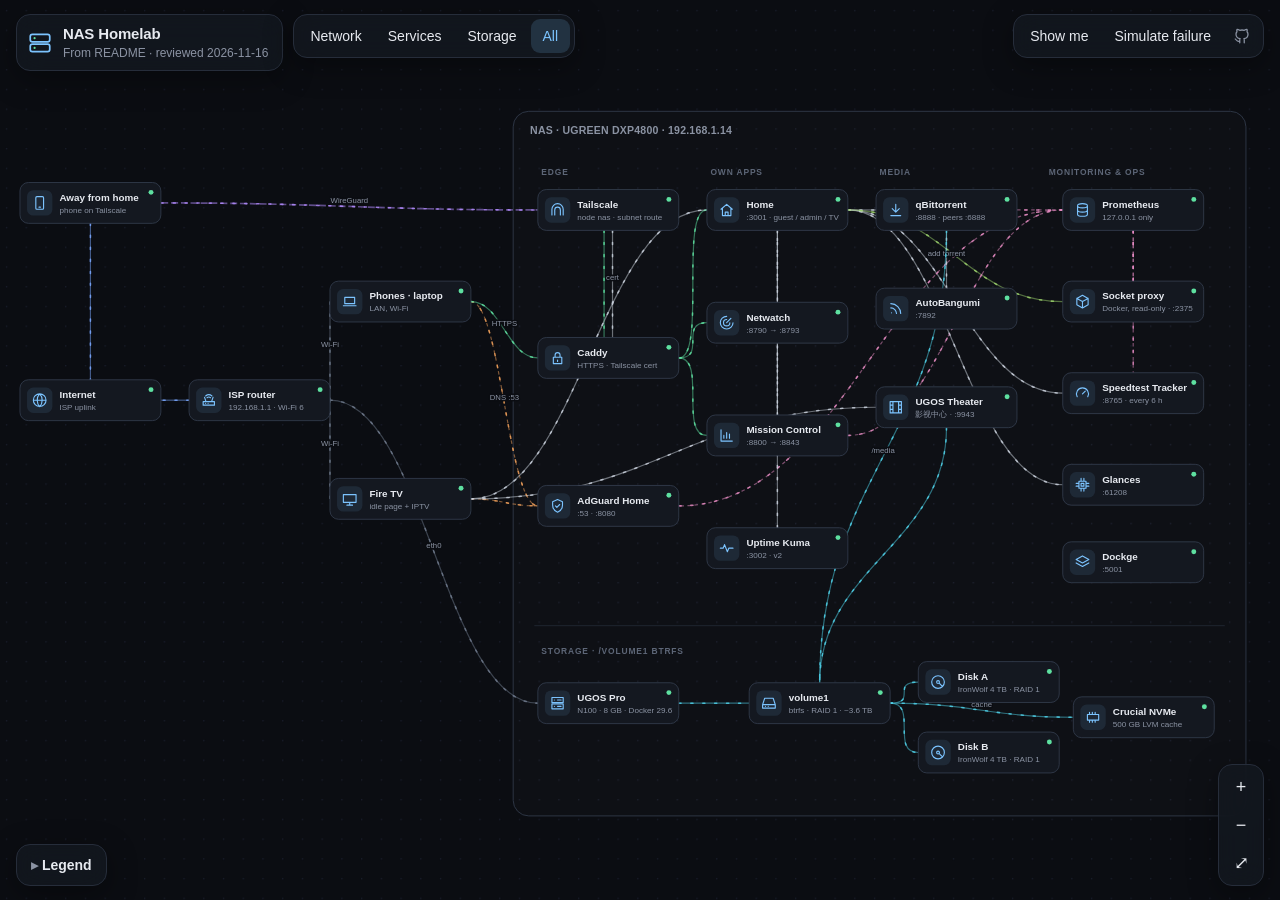
==== site/index.html @ 1c652ab0 "site: interactive infrastructure map, published to GitHub Pages Static page (SVG + vanilla JS, no bu" ====
<!doctype html>
<html lang="en">
<head>
  <meta charset="utf-8">
  <meta name="viewport" content="width=device-width, initial-scale=1, viewport-fit=cover">
  <title>NAS Homelab · infrastructure map</title>
  <meta name="description" content="Interactive map of a home NAS: network, services, storage, guided flows and failure simulation.">
  <meta name="color-scheme" content="dark">
  <meta name="theme-color" content="#0b0d12">
  <link rel="icon" href="favicon.svg" type="image/svg+xml">
  <link rel="stylesheet" href="css/style.css">
</head>
<body>
  <a class="skip" href="#map">Skip to map</a>

  <main id="stage">
    <svg id="map" tabindex="0" role="application"
         aria-label="Infrastructure map. Tab moves between components, Enter opens details, arrow keys pan, plus and minus zoom."></svg>
  </main>

  <!-- Top bar: title, view, actions -->
  <header class="bar top">
    <div class="brand panel">
      <svg viewBox="0 0 24 24" class="brand-icon" aria-hidden="true"><rect x="3" y="4" width="18" height="7" rx="2"/><rect x="3" y="13" width="18" height="7" rx="2"/><circle cx="7" cy="7.5" r="1"/><circle cx="7" cy="16.5" r="1"/></svg>
      <div>
        <h1>NAS Homelab</h1>
        <p class="muted" id="reviewed"></p>
      </div>
    </div>

    <div class="panel seg" role="radiogroup" aria-label="View">
      <button role="radio" data-view="network" aria-checked="false" title="Network (1)">Network</button>
      <button role="radio" data-view="services" aria-checked="false" title="Services (2)">Services</button>
      <button role="radio" data-view="storage" aria-checked="false" title="Storage (3)">Storage</button>
      <button role="radio" data-view="all" aria-checked="true" title="Everything (4)">All</button>
    </div>

    <div class="panel actions">
      <button id="btn-flows" aria-haspopup="true" aria-expanded="false">Show me</button>
      <button id="btn-fail" aria-pressed="false" title="Click components to fail them (F)"><span class="long">Simulate failure</span><span class="short">Failure</span></button>
      <a id="repo" class="icon-btn" title="Source on GitHub" aria-label="Source on GitHub" target="_blank" rel="noopener">
        <svg viewBox="0 0 24 24" aria-hidden="true"><path d="M9 19c-4.3 1.4-4.3-2.5-6-3m12 5v-3.5c0-1 .1-1.4-.5-2 2.8-.3 5.5-1.4 5.5-6a4.6 4.6 0 0 0-1.3-3.2 4.2 4.2 0 0 0-.1-3.2s-1.1-.3-3.5 1.3a12.3 12.3 0 0 0-6.2 0C6.5 2.8 5.4 3.1 5.4 3.1a4.2 4.2 0 0 0-.1 3.2A4.6 4.6 0 0 0 4 9.5c0 4.6 2.7 5.7 5.5 6-.6.6-.6 1.2-.5 2V21"/></svg>
      </a>
    </div>

    <div id="flow-menu" class="panel menu" role="menu" hidden></div>
  </header>

  <!-- Failure banner -->
  <div id="fail-bar" class="panel fail-bar" hidden>
    <span id="fail-text">Click any component to fail it.</span>
    <button id="btn-restore">Restore all</button>
  </div>

  <!-- Guided flow player -->
  <section id="flow" class="panel flow" aria-live="polite" hidden>
    <div class="flow-head">
      <strong id="flow-title"></strong>
      <button class="icon-btn" id="flow-close" aria-label="Close flow">✕</button>
    </div>
    <p id="flow-caption"></p>
    <div class="flow-ctrl">
      <button id="flow-prev" aria-label="Previous step">‹</button>
      <span id="flow-count" class="muted"></span>
      <button id="flow-next" aria-label="Next step">›</button>
    </div>
  </section>

  <!-- Detail drawer -->
  <aside id="drawer" class="panel drawer" aria-labelledby="d-title" hidden>
    <div class="d-head">
      <div>
        <h2 id="d-title"></h2>
        <p id="d-sub" class="muted"></p>
      </div>
      <button class="icon-btn" id="d-close" aria-label="Close details">✕</button>
    </div>
    <p id="d-state" class="state"></p>
    <dl id="d-facts"></dl>
    <ul id="d-notes"></ul>
    <div id="d-if" class="d-if"></div>
    <div id="d-rel"></div>
    <button id="d-toggle" class="wide"></button>
  </aside>

  <!-- Legend and zoom -->
  <footer class="bar bottom">
    <details class="panel legend" id="legend">
      <summary>Legend</summary>
      <div id="legend-links"></div>
      <div class="legend-states">
        <span><i class="led ok"></i>Running</span>
        <span><i class="led degraded"></i>Degraded</span>
        <span><i class="led down"></i>Down (dependency)</span>
        <span><i class="led failed"></i>Failed</span>
      </div>
      <p class="muted small">Drag to pan · scroll or pinch to zoom · click a component for details. Flows are illustrative; no live data.</p>
    </details>
    <div class="panel zoom">
      <button id="z-in" aria-label="Zoom in">+</button>
      <button id="z-out" aria-label="Zoom out">−</button>
      <button id="z-fit" aria-label="Fit to screen" title="Fit (0)">⤢</button>
    </div>
  </footer>

  <script src="js/data.js"></script>
  <script src="js/map.js"></script>
</body>
</html>
---- site/css/style.css ----
/* NAS Homelab map. Dark, calm, one accent per meaning. */
:root {
  color-scheme: dark;
  --bg: #0b0d12;
  --grid: #141821;
  --panel: rgba(20, 24, 32, 0.84);
  --panel-solid: #141820;
  --line: #262d3a;
  --line-2: #343d4e;
  --text: #e7eaf0;
  --muted: #8b93a3;
  --accent: #7cc4ff;

  --ok: #5ee0a0;
  --degraded: #f2b84b;
  --down: #8a6b6b;
  --failed: #ff5d5d;

  /* link colours, one per type */
  --l-wan: #7aa7ff;
  --l-lan: #6f7a8c;
  --l-tunnel: #b48cff;
  --l-dns: #f5a35c;
  --l-https: #5ee0a0;
  --l-app: #c9d1dc;
  --l-metrics: #e88cc4;
  --l-docker: #9ad06b;
  --l-push: #f2d16b;
  --l-storage: #4fd1e8;

  --radius: 14px;
  --font: -apple-system, BlinkMacSystemFont, "SF Pro Text", "Inter", "Segoe UI", Roboto, "Noto Sans", "Noto Sans CJK SC", sans-serif;
}

* { box-sizing: border-box; }
html, body { height: 100%; }
body {
  margin: 0;
  background: var(--bg);
  color: var(--text);
  font: 14px/1.45 var(--font);
  overflow: hidden;
  -webkit-font-smoothing: antialiased;
}
button, summary { font: inherit; color: inherit; }
button {
  background: transparent; border: 0; border-radius: 9px;
  padding: 7px 12px; cursor: pointer;
  -webkit-tap-highlight-color: transparent;
}
button:hover { background: rgba(255, 255, 255, 0.06); }
button:focus-visible, a:focus-visible, summary:focus-visible { outline: 2px solid var(--accent); outline-offset: 2px; }
.muted { color: var(--muted); }
.small { font-size: 12px; }
[hidden] { display: none !important; }

.skip { position: absolute; left: -999px; top: 8px; z-index: 50; background: var(--panel-solid); padding: 8px 12px; border-radius: 8px; color: var(--text); }
.skip:focus { left: 8px; }

/* Map */
#stage { position: fixed; inset: 0; }
#map { width: 100%; height: 100%; display: block; cursor: grab; touch-action: none; user-select: none; -webkit-user-select: none; }
#map.dragging { cursor: grabbing; }
#map:focus { outline: none; }

.panel {
  background: var(--panel);
  border: 1px solid var(--line);
  border-radius: var(--radius);
  backdrop-filter: blur(14px) saturate(140%);
  -webkit-backdrop-filter: blur(14px) saturate(140%);
  box-shadow: 0 8px 30px rgba(0, 0, 0, 0.35);
}

/* Bars */
.bar { position: fixed; left: 0; right: 0; display: flex; gap: 10px; padding: 0 16px; pointer-events: none; z-index: 10; }
.bar > * { pointer-events: auto; }
.bar.top { top: calc(14px + env(safe-area-inset-top, 0px)); flex-wrap: wrap; align-items: flex-start; }
.bar.bottom { bottom: calc(14px + env(safe-area-inset-bottom, 0px)); justify-content: space-between; align-items: flex-end; }

.brand { display: flex; align-items: center; gap: 10px; padding: 8px 14px 8px 10px; }
.brand h1 { font-size: 15px; margin: 0; font-weight: 650; letter-spacing: -0.01em; }
.brand p { margin: 0; font-size: 12px; }
.brand-icon { width: 26px; height: 26px; fill: none; stroke: var(--accent); stroke-width: 1.6; }
.brand-icon circle { fill: var(--ok); stroke: none; }

.seg, .actions, .zoom { display: flex; padding: 4px; gap: 2px; align-items: center; }
.seg button[aria-checked="true"] { background: rgba(124, 196, 255, 0.16); color: var(--accent); }
.actions { margin-left: auto; }
#btn-fail[aria-pressed="true"] { background: rgba(255, 93, 93, 0.16); color: var(--failed); }
#btn-flows[aria-expanded="true"] { background: rgba(255, 255, 255, 0.08); }
.icon-btn { display: inline-grid; place-items: center; width: 34px; height: 34px; padding: 0; border-radius: 9px; color: var(--muted); }
.icon-btn:hover { background: rgba(255, 255, 255, 0.06); color: var(--text); }
.icon-btn svg { width: 18px; height: 18px; fill: none; stroke: currentColor; stroke-width: 1.7; stroke-linecap: round; stroke-linejoin: round; }

.menu { position: absolute; right: 16px; top: calc(100% + 8px); min-width: 260px; padding: 6px; display: flex; flex-direction: column; }
.menu button { text-align: left; padding: 9px 12px; }

/* Failure bar */
.fail-bar {
  position: fixed; left: 50%; transform: translateX(-50%);
  top: calc(76px + env(safe-area-inset-top, 0px));
  display: flex; gap: 12px; align-items: center; padding: 6px 6px 6px 14px; z-index: 9;
  border-color: rgba(255, 93, 93, 0.35); max-width: calc(100% - 32px);
}
.fail-bar button { color: var(--failed); white-space: nowrap; }

/* Flow player */
.flow {
  position: fixed; left: 50%; transform: translateX(-50%);
  bottom: calc(72px + env(safe-area-inset-bottom, 0px));
  width: min(520px, calc(100% - 32px)); padding: 14px 16px 10px; z-index: 11;
}
.flow-head { display: flex; justify-content: space-between; align-items: center; gap: 8px; }
.flow p { margin: 6px 0 8px; min-height: 2.9em; }
.flow-ctrl { display: flex; align-items: center; justify-content: center; gap: 14px; }
.flow-ctrl button { font-size: 20px; line-height: 1; padding: 4px 14px; }

/* Drawer */
.drawer {
  position: fixed; right: 16px;
  top: calc(76px + env(safe-area-inset-top, 0px));
  bottom: calc(76px + env(safe-area-inset-bottom, 0px));
  width: 340px; padding: 16px 18px; overflow-y: auto; z-index: 12;
  animation: in 180ms ease-out;
}
@keyframes in { from { opacity: 0; transform: translateX(8px); } }
.d-head { display: flex; justify-content: space-between; gap: 8px; }
.drawer h2 { margin: 0; font-size: 19px; letter-spacing: -0.01em; }
.drawer .muted { margin: 2px 0 0; font-size: 13px; }
.state { display: inline-flex; align-items: center; gap: 7px; font-size: 13px; margin: 12px 0 4px; }
.drawer dl { display: grid; grid-template-columns: auto 1fr; gap: 6px 14px; margin: 14px 0; font-size: 13px; }
.drawer dt { color: var(--muted); }
.drawer dd { margin: 0; overflow-wrap: anywhere; }
.drawer ul { margin: 0 0 14px; padding-left: 18px; font-size: 13px; color: #c5cad4; }
.drawer li { margin: 4px 0; }
.d-if { font-size: 13px; padding: 10px 12px; border-radius: 10px; background: rgba(255, 93, 93, 0.08); margin-bottom: 14px; }
.d-if strong { display: block; color: var(--failed); font-weight: 600; margin-bottom: 2px; font-size: 12px; text-transform: uppercase; letter-spacing: 0.04em; }
#d-rel { font-size: 13px; margin-bottom: 14px; }
#d-rel h3 { font-size: 12px; text-transform: uppercase; letter-spacing: 0.04em; color: var(--muted); margin: 12px 0 6px; font-weight: 600; }
.chip { display: inline-block; margin: 0 4px 4px 0; padding: 3px 9px; border-radius: 99px; background: rgba(255, 255, 255, 0.06); font-size: 12px; }
button.chip:hover { background: rgba(255, 255, 255, 0.12); }
.chip.bad { color: var(--failed); }
.wide { width: 100%; padding: 10px; background: rgba(255, 255, 255, 0.06); }
.wide.danger { color: var(--failed); }

.led { display: inline-block; width: 8px; height: 8px; border-radius: 50%; background: var(--ok); box-shadow: 0 0 6px currentColor; color: var(--ok); }
.led.degraded { background: var(--degraded); color: var(--degraded); }
.led.down { background: var(--down); color: transparent; }
.led.failed { background: var(--failed); color: var(--failed); }

/* Legend + zoom */
.legend { padding: 10px 14px; max-width: min(560px, calc(100vw - 120px)); max-height: 60vh; overflow-y: auto; }
.legend summary { cursor: pointer; font-weight: 600; list-style: none; }
.legend summary::-webkit-details-marker { display: none; }
.legend summary::before { content: "▸ "; color: var(--muted); }
.legend[open] summary::before { content: "▾ "; }
#legend-links { display: grid; grid-template-columns: repeat(auto-fill, minmax(170px, 1fr)); gap: 2px 8px; margin: 10px 0 8px; }
#legend-links button { display: flex; align-items: center; gap: 8px; padding: 4px 6px; font-size: 13px; text-align: left; }
#legend-links button[aria-pressed="false"] { opacity: 0.35; }
#legend-links svg { width: 26px; height: 8px; flex: none; }
.legend-states { display: flex; flex-wrap: wrap; gap: 6px 16px; font-size: 13px; margin-bottom: 6px; }
.legend-states span { display: inline-flex; align-items: center; gap: 6px; }
.zoom { flex-direction: column; }
.zoom button { width: 36px; height: 36px; padding: 0; font-size: 18px; }

/* ---------- SVG ---------- */
.bg-grid { fill: url(#dots); }
.frame { fill: rgba(255, 255, 255, 0.015); stroke: var(--line-2); stroke-width: 1.2; }
.frame-label { fill: var(--muted); font-size: 15px; font-weight: 600; letter-spacing: 0.02em; }
.col-label { fill: #5d6677; font-size: 12px; font-weight: 600; letter-spacing: 0.1em; text-transform: uppercase; }
.col-rule { stroke: var(--line); stroke-width: 1; }

.link { fill: none; stroke-width: 1.7; opacity: 0.5; transition: opacity 0.2s; }
.link-flow { fill: none; stroke-width: 2.2; stroke-dasharray: 3 14; stroke-linecap: round; opacity: 0.85; animation: flow 1.4s linear infinite; }
@keyframes flow { to { stroke-dashoffset: -17; } }
.link-label { font-size: 11px; fill: var(--muted); paint-order: stroke; stroke: var(--bg); stroke-width: 4px; stroke-linejoin: round; }
.lg[data-type="dns"] .link, .lg[data-type="push"] .link, .lg[data-type="metrics"] .link { stroke-dasharray: 5 5; }
.lg[data-type="tunnel"] .link { stroke-width: 2.4; stroke-dasharray: 10 4; }
.lg.off, .lg.quiet { display: none; }
.map.focus .lg.quiet.hl:not(.off) { display: inline; }
.lg.dead .link { stroke: var(--failed) !important; opacity: 0.35; stroke-dasharray: 2 6; }
.lg.dead .link-flow { display: none; }

.map.focus .lg { opacity: 0.12; }
.map.focus .lg.hl { opacity: 1; }
.map.focus .lg.hl .link { opacity: 0.95; }
.map.focus .node { opacity: 0.35; }
.map.focus .node.hl { opacity: 1; }

.node { cursor: pointer; transition: opacity 0.2s; }
.node .card { fill: var(--panel-solid); stroke: var(--line-2); stroke-width: 1.2; transition: stroke 0.15s, fill 0.15s; }
.node:hover .card, .node:focus-visible .card { stroke: #56627a; fill: #19202b; }
.node:focus { outline: none; }
.node:focus-visible .card { stroke: var(--accent); stroke-width: 2; }
.node.sel .card { stroke: var(--accent); stroke-width: 2; }
.node .ico-bg { fill: rgba(124, 196, 255, 0.1); }
.node .ico { fill: none; stroke: var(--accent); stroke-width: 1.6; stroke-linecap: round; stroke-linejoin: round; }
.node .title { fill: var(--text); font-size: 14px; font-weight: 600; }
.node .sub { fill: var(--muted); font-size: 11.5px; }
.node .led-dot { fill: var(--ok); }
.node.degraded .led-dot { fill: var(--degraded); }
.node.degraded .card { stroke: rgba(242, 184, 75, 0.55); }
.node.down .card { stroke: rgba(255, 93, 93, 0.3); fill: #14151a; }
.node.down .led-dot { fill: var(--down); }
.node.down .title, .node.down .ico { opacity: 0.5; }
.node.failed .card { stroke: var(--failed); fill: #1f1214; stroke-width: 2; }
.node.failed .led-dot { fill: var(--failed); }
.node.failed .ico { stroke: var(--failed); }
.node .led-dot { animation: blink 2.4s ease-in-out infinite; }
.node.down .led-dot { animation: none; }
@keyframes blink { 50% { opacity: 0.55; } }
.failmode .node { cursor: crosshair; }

.packet { fill: #fff; filter: drop-shadow(0 0 6px var(--accent)); }
.node.step .card { stroke: var(--accent); stroke-width: 2.4; }

@media (prefers-reduced-motion: reduce) {
  .link-flow, .node .led-dot, .drawer { animation: none; }
}

/* Phones: drawer becomes a bottom sheet, labels shrink */
.short { display: none; }

@media (max-width: 720px) {
  .bar.top { gap: 8px; }
  .brand { padding: 6px 12px 6px 8px; }
  .brand p, .long { display: none; }
  .short { display: inline; }
  .seg { order: 3; width: 100%; }
  .seg button { flex: 1; }
  .seg button, .actions button { padding: 7px 9px; }
  .menu { left: 16px; right: 16px; }
  .drawer {
    left: 0; right: 0; top: auto; width: auto;
    bottom: 0; max-height: 62vh;
    border-radius: 18px 18px 0 0;
    padding-bottom: calc(16px + env(safe-area-inset-bottom, 0px));
    animation-name: up;
  }
  @keyframes up { from { opacity: 0; transform: translateY(12px); } }
  .fail-bar { top: auto; bottom: calc(70px + env(safe-area-inset-bottom, 0px)); }
  .legend { max-width: calc(100vw - 90px); }
}
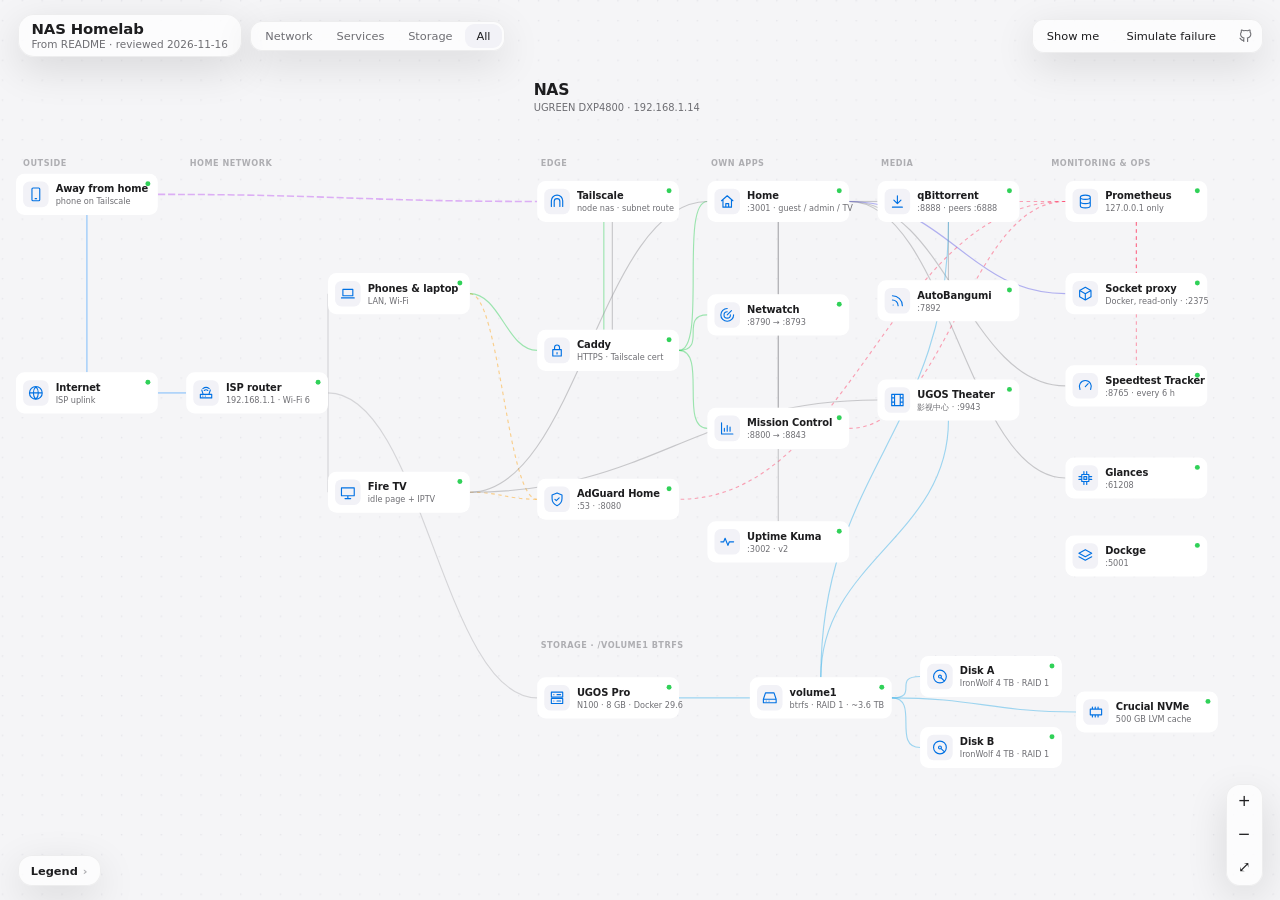
==== commit f48538cc: "site: follow the Home / Mission Control design system Same tokens as Home and Mission Control (black" ====
--- a/site/index.html
+++ b/site/index.html
@@ -5,8 +5,9 @@
   <meta name="viewport" content="width=device-width, initial-scale=1, viewport-fit=cover">
   <title>NAS Homelab · infrastructure map</title>
   <meta name="description" content="Interactive map of a home NAS: network, services, storage, guided flows and failure simulation.">
-  <meta name="color-scheme" content="dark">
-  <meta name="theme-color" content="#0b0d12">
+  <meta name="color-scheme" content="dark light">
+  <meta name="theme-color" content="#000000" media="(prefers-color-scheme: dark)">
+  <meta name="theme-color" content="#f5f5f7" media="(prefers-color-scheme: light)">
   <link rel="icon" href="favicon.svg" type="image/svg+xml">
   <link rel="stylesheet" href="css/style.css">
 </head>
@@ -18,88 +19,89 @@
          aria-label="Infrastructure map. Tab moves between components, Enter opens details, arrow keys pan, plus and minus zoom."></svg>
   </main>
 
-  <!-- Top bar: title, view, actions -->
+  <!-- Top bar: title, view, actions (one glass layer) -->
   <header class="bar top">
-    <div class="brand panel">
-      <svg viewBox="0 0 24 24" class="brand-icon" aria-hidden="true"><rect x="3" y="4" width="18" height="7" rx="2"/><rect x="3" y="13" width="18" height="7" rx="2"/><circle cx="7" cy="7.5" r="1"/><circle cx="7" cy="16.5" r="1"/></svg>
-      <div>
-        <h1>NAS Homelab</h1>
-        <p class="muted" id="reviewed"></p>
-      </div>
+    <div class="brand glass">
+      <h1>NAS Homelab</h1>
+      <p id="reviewed"></p>
     </div>
 
-    <div class="panel seg" role="radiogroup" aria-label="View">
+    <div class="segmented glass" role="radiogroup" aria-label="View">
       <button role="radio" data-view="network" aria-checked="false" title="Network (1)">Network</button>
       <button role="radio" data-view="services" aria-checked="false" title="Services (2)">Services</button>
       <button role="radio" data-view="storage" aria-checked="false" title="Storage (3)">Storage</button>
       <button role="radio" data-view="all" aria-checked="true" title="Everything (4)">All</button>
     </div>
 
-    <div class="panel actions">
-      <button id="btn-flows" aria-haspopup="true" aria-expanded="false">Show me</button>
-      <button id="btn-fail" aria-pressed="false" title="Click components to fail them (F)"><span class="long">Simulate failure</span><span class="short">Failure</span></button>
-      <a id="repo" class="icon-btn" title="Source on GitHub" aria-label="Source on GitHub" target="_blank" rel="noopener">
+    <div class="actions glass">
+      <button id="btn-flows" class="pill" aria-haspopup="true" aria-expanded="false">Show me</button>
+      <button id="btn-fail" class="pill" aria-pressed="false" title="Click components to fail them (F)"><span class="long">Simulate failure</span><span class="short">Failure</span></button>
+      <a id="repo" class="round" title="Source on GitHub" aria-label="Source on GitHub" target="_blank" rel="noopener">
         <svg viewBox="0 0 24 24" aria-hidden="true"><path d="M9 19c-4.3 1.4-4.3-2.5-6-3m12 5v-3.5c0-1 .1-1.4-.5-2 2.8-.3 5.5-1.4 5.5-6a4.6 4.6 0 0 0-1.3-3.2 4.2 4.2 0 0 0-.1-3.2s-1.1-.3-3.5 1.3a12.3 12.3 0 0 0-6.2 0C6.5 2.8 5.4 3.1 5.4 3.1a4.2 4.2 0 0 0-.1 3.2A4.6 4.6 0 0 0 4 9.5c0 4.6 2.7 5.7 5.5 6-.6.6-.6 1.2-.5 2V21"/></svg>
       </a>
     </div>
 
-    <div id="flow-menu" class="panel menu" role="menu" hidden></div>
+    <div id="flow-menu" class="menu glass" role="menu" hidden></div>
   </header>
 
-  <!-- Failure banner -->
-  <div id="fail-bar" class="panel fail-bar" hidden>
-    <span id="fail-text">Click any component to fail it.</span>
+  <!-- Failure status -->
+  <div id="fail-bar" class="fail-bar glass" hidden>
+    <span><i class="dot"></i><span id="fail-text">Click any component to fail it.</span></span>
     <button id="btn-restore">Restore all</button>
   </div>
 
-  <!-- Guided flow player -->
-  <section id="flow" class="panel flow" aria-live="polite" hidden>
+  <!-- Guided flow -->
+  <section id="flow" class="flow glass" aria-live="polite" hidden>
     <div class="flow-head">
-      <strong id="flow-title"></strong>
-      <button class="icon-btn" id="flow-close" aria-label="Close flow">✕</button>
+      <div>
+        <span class="tag">Flow</span>
+        <h2 id="flow-title"></h2>
+      </div>
+      <button class="round" id="flow-close" aria-label="Close flow">✕</button>
     </div>
     <p id="flow-caption"></p>
     <div class="flow-ctrl">
-      <button id="flow-prev" aria-label="Previous step">‹</button>
-      <span id="flow-count" class="muted"></span>
-      <button id="flow-next" aria-label="Next step">›</button>
+      <button class="round" id="flow-prev" aria-label="Previous step">‹</button>
+      <span id="flow-count"></span>
+      <button class="round" id="flow-next" aria-label="Next step">›</button>
     </div>
   </section>
 
-  <!-- Detail drawer -->
-  <aside id="drawer" class="panel drawer" aria-labelledby="d-title" hidden>
+  <!-- Detail card -->
+  <aside id="drawer" class="drawer" aria-labelledby="d-title" hidden>
     <div class="d-head">
       <div>
+        <span class="tag" id="d-group"></span>
         <h2 id="d-title"></h2>
-        <p id="d-sub" class="muted"></p>
+        <p id="d-sub" class="sub"></p>
       </div>
-      <button class="icon-btn" id="d-close" aria-label="Close details">✕</button>
+      <button class="round" id="d-close" aria-label="Close details">✕</button>
     </div>
     <p id="d-state" class="state"></p>
     <dl id="d-facts"></dl>
     <ul id="d-notes"></ul>
-    <div id="d-if" class="d-if"></div>
+    <div class="d-if"><h3>If it fails</h3><p id="d-if"></p></div>
     <div id="d-rel"></div>
     <button id="d-toggle" class="wide"></button>
   </aside>
 
   <!-- Legend and zoom -->
   <footer class="bar bottom">
-    <details class="panel legend" id="legend">
+    <details class="legend glass" id="legend">
       <summary>Legend</summary>
       <div id="legend-links"></div>
       <div class="legend-states">
-        <span><i class="led ok"></i>Running</span>
-        <span><i class="led degraded"></i>Degraded</span>
-        <span><i class="led down"></i>Down (dependency)</span>
-        <span><i class="led failed"></i>Failed</span>
+        <span><i class="dot"></i>Running</span>
+        <span><i class="dot degraded"></i>Degraded</span>
+        <span><i class="dot down"></i>Down (dependency)</span>
+        <span><i class="dot failed"></i>Failed</span>
       </div>
-      <p class="muted small">Drag to pan · scroll or pinch to zoom · click a component for details. Flows are illustrative; no live data.</p>
+      <p class="hint">Drag to pan · scroll or pinch to zoom · click a component for details. Flows are illustrative; no live data.</p>
     </details>
-    <div class="panel zoom">
-      <button id="z-in" aria-label="Zoom in">+</button>
-      <button id="z-out" aria-label="Zoom out">−</button>
-      <button id="z-fit" aria-label="Fit to screen" title="Fit (0)">⤢</button>
+    <div class="zoom glass">
+      <button class="round" id="z-in" aria-label="Zoom in">+</button>
+      <button class="round" id="z-out" aria-label="Zoom out">−</button>
+      <button class="round" id="z-fit" aria-label="Fit to screen" title="Fit (0)">⤢</button>
     </div>
   </footer>
 
--- a/site/css/style.css
+++ b/site/css/style.css
@@ -1,244 +1,280 @@
-/* NAS Homelab map. Dark, calm, one accent per meaning. */
+/* NAS Homelab map: same Apple-style system as Home and Mission Control
+   (their tokens, SF/system font, dark first with light following the system,
+   18 px cards, no borders, no nested boxes, one glass layer for floating chrome). */
+
 :root {
   color-scheme: dark;
-  --bg: #0b0d12;
-  --grid: #141821;
-  --panel: rgba(20, 24, 32, 0.84);
-  --panel-solid: #141820;
-  --line: #262d3a;
-  --line-2: #343d4e;
-  --text: #e7eaf0;
-  --muted: #8b93a3;
-  --accent: #7cc4ff;
-
-  --ok: #5ee0a0;
-  --degraded: #f2b84b;
-  --down: #8a6b6b;
-  --failed: #ff5d5d;
-
-  /* link colours, one per type */
-  --l-wan: #7aa7ff;
-  --l-lan: #6f7a8c;
-  --l-tunnel: #b48cff;
-  --l-dns: #f5a35c;
-  --l-https: #5ee0a0;
-  --l-app: #c9d1dc;
-  --l-metrics: #e88cc4;
-  --l-docker: #9ad06b;
-  --l-push: #f2d16b;
-  --l-storage: #4fd1e8;
-
-  --radius: 14px;
-  --font: -apple-system, BlinkMacSystemFont, "SF Pro Text", "Inter", "Segoe UI", Roboto, "Noto Sans", "Noto Sans CJK SC", sans-serif;
+  --bg: #000000;
+  --card: #1c1c1e;
+  --tile: #2c2c2e;
+  --text: #f5f5f7;
+  --text-2: #98989d;
+  --text-3: #636366;
+  --accent: #0A84FF;
+  --hairline: rgba(255, 255, 255, 0.08);
+  --ok: #30D158;
+  --warn: #FF9F0A;
+  --bad: #FF453A;
+  --radius: 18px;
+  --ease: cubic-bezier(0.2, 0.9, 0.25, 1);
+
+  --glass: rgba(44, 44, 46, 0.6);
+  --glass-shadow: inset 0 0 0 1px rgba(255, 255, 255, 0.08), 0 12px 40px rgba(0, 0, 0, 0.5);
+  --grid: #1a1a1c;
+
+  /* Link colours: Apple system colours, one per meaning */
+  --l-wan: #0A84FF;
+  --l-lan: #8E8E93;
+  --l-tunnel: #BF5AF2;
+  --l-dns: #FF9F0A;
+  --l-https: #30D158;
+  --l-app: #AEAEB2;
+  --l-metrics: #FF375F;
+  --l-docker: #5E5CE6;
+  --l-push: #FFD60A;
+  --l-storage: #64D2FF;
+}
+@media (prefers-color-scheme: light) {
+  :root {
+    color-scheme: light;
+    --bg: #f5f5f7; --card: #ffffff; --tile: #f2f2f7;
+    --text: #1d1d1f; --text-2: #6e6e73; --text-3: #aeaeb2; --accent: #0071e3;
+    --hairline: rgba(0, 0, 0, 0.07);
+    --glass: rgba(255, 255, 255, 0.7);
+    --glass-shadow: inset 0 0 0 1px rgba(0, 0, 0, 0.06), 0 12px 40px rgba(0, 0, 0, 0.12);
+    --grid: #e3e3e8;
+    --l-lan: #aeaeb2; --l-app: #8e8e93; --l-push: #d6a800; --l-storage: #32ade6;
+  }
 }
 
 * { box-sizing: border-box; }
-html, body { height: 100%; }
+html { font-size: clamp(14px, calc(6px + 0.55vw), 17px); height: 100%; }
 body {
-  margin: 0;
-  background: var(--bg);
-  color: var(--text);
-  font: 14px/1.45 var(--font);
-  overflow: hidden;
+  margin: 0; height: 100%; overflow: hidden;
+  background: var(--bg); color: var(--text);
+  font-family: -apple-system, BlinkMacSystemFont, "SF Pro Text", system-ui, "Segoe UI", Roboto, sans-serif;
   -webkit-font-smoothing: antialiased;
 }
 button, summary { font: inherit; color: inherit; }
-button {
-  background: transparent; border: 0; border-radius: 9px;
-  padding: 7px 12px; cursor: pointer;
-  -webkit-tap-highlight-color: transparent;
-}
-button:hover { background: rgba(255, 255, 255, 0.06); }
+button { background: none; border: 0; padding: 0; cursor: pointer; -webkit-tap-highlight-color: transparent; }
+button:active:not(:disabled) { transform: scale(0.97); transition: transform 100ms ease-out; }
 button:focus-visible, a:focus-visible, summary:focus-visible { outline: 2px solid var(--accent); outline-offset: 2px; }
-.muted { color: var(--muted); }
-.small { font-size: 12px; }
+h1, h2, h3, p { margin: 0; }
 [hidden] { display: none !important; }
 
-.skip { position: absolute; left: -999px; top: 8px; z-index: 50; background: var(--panel-solid); padding: 8px 12px; border-radius: 8px; color: var(--text); }
+.skip { position: absolute; left: -999px; top: 8px; z-index: 50; background: var(--card); padding: 0.5rem 0.75rem; border-radius: 10px; color: var(--text); }
 .skip:focus { left: 8px; }
 
-/* Map */
+/* ---------- Map ---------- */
 #stage { position: fixed; inset: 0; }
 #map { width: 100%; height: 100%; display: block; cursor: grab; touch-action: none; user-select: none; -webkit-user-select: none; }
 #map.dragging { cursor: grabbing; }
 #map:focus { outline: none; }
 
-.panel {
-  background: var(--panel);
-  border: 1px solid var(--line);
-  border-radius: var(--radius);
-  backdrop-filter: blur(14px) saturate(140%);
-  -webkit-backdrop-filter: blur(14px) saturate(140%);
-  box-shadow: 0 8px 30px rgba(0, 0, 0, 0.35);
-}
-
-/* Bars */
-.bar { position: fixed; left: 0; right: 0; display: flex; gap: 10px; padding: 0 16px; pointer-events: none; z-index: 10; }
+/* The one glass material, for everything that floats over the map */
+.glass {
+  background: var(--glass);
+  backdrop-filter: blur(30px) saturate(180%);
+  -webkit-backdrop-filter: blur(30px) saturate(180%);
+  box-shadow: var(--glass-shadow);
+}
+
+/* ---------- Top bar ---------- */
+.bar { position: fixed; left: 0; right: 0; display: flex; gap: 0.6rem; padding: 0 1.25rem; pointer-events: none; z-index: 10; }
 .bar > * { pointer-events: auto; }
-.bar.top { top: calc(14px + env(safe-area-inset-top, 0px)); flex-wrap: wrap; align-items: flex-start; }
-.bar.bottom { bottom: calc(14px + env(safe-area-inset-bottom, 0px)); justify-content: space-between; align-items: flex-end; }
-
-.brand { display: flex; align-items: center; gap: 10px; padding: 8px 14px 8px 10px; }
-.brand h1 { font-size: 15px; margin: 0; font-weight: 650; letter-spacing: -0.01em; }
-.brand p { margin: 0; font-size: 12px; }
-.brand-icon { width: 26px; height: 26px; fill: none; stroke: var(--accent); stroke-width: 1.6; }
-.brand-icon circle { fill: var(--ok); stroke: none; }
-
-.seg, .actions, .zoom { display: flex; padding: 4px; gap: 2px; align-items: center; }
-.seg button[aria-checked="true"] { background: rgba(124, 196, 255, 0.16); color: var(--accent); }
-.actions { margin-left: auto; }
-#btn-fail[aria-pressed="true"] { background: rgba(255, 93, 93, 0.16); color: var(--failed); }
-#btn-flows[aria-expanded="true"] { background: rgba(255, 255, 255, 0.08); }
-.icon-btn { display: inline-grid; place-items: center; width: 34px; height: 34px; padding: 0; border-radius: 9px; color: var(--muted); }
-.icon-btn:hover { background: rgba(255, 255, 255, 0.06); color: var(--text); }
-.icon-btn svg { width: 18px; height: 18px; fill: none; stroke: currentColor; stroke-width: 1.7; stroke-linecap: round; stroke-linejoin: round; }
-
-.menu { position: absolute; right: 16px; top: calc(100% + 8px); min-width: 260px; padding: 6px; display: flex; flex-direction: column; }
-.menu button { text-align: left; padding: 9px 12px; }
-
-/* Failure bar */
+.bar.top { top: max(1rem, env(safe-area-inset-top)); flex-wrap: wrap; align-items: center; }
+.bar.bottom { bottom: max(1rem, env(safe-area-inset-bottom)); justify-content: space-between; align-items: flex-end; }
+
+.brand { padding: 0.45rem 1rem 0.5rem; border-radius: 16px; }
+.brand h1 { font-size: 1.0625rem; font-weight: 600; letter-spacing: -0.01em; }
+.brand p { color: var(--text-2); font-size: 0.75rem; font-variant-numeric: tabular-nums; }
+
+/* Segmented control, same as Home */
+.segmented { display: inline-flex; border-radius: 12px; padding: 3px; }
+.segmented button { padding: 0.35rem 0.85rem; border-radius: 9px; font-size: 0.8125rem; font-weight: 500; color: var(--text-2); }
+.segmented button[aria-checked="true"] { background: var(--tile); color: var(--text); }
+
+.actions { margin-left: auto; display: flex; gap: 0.25rem; align-items: center; padding: 3px; border-radius: 12px; }
+.pill { padding: 0.35rem 0.85rem; border-radius: 9px; font-size: 0.8125rem; font-weight: 500; color: var(--text); }
+@media (hover: hover) { .pill:hover, .round:hover { background: var(--tile); } }
+.pill[aria-expanded="true"] { background: var(--tile); }
+#btn-fail[aria-pressed="true"] { background: var(--tile); color: var(--bad); }
+.round { display: inline-grid; place-items: center; width: 2rem; height: 2rem; border-radius: 50%; color: var(--text-2); font-size: 1.1rem; line-height: 1; }
+.round svg { width: 1.1rem; height: 1.1rem; fill: none; stroke: currentColor; stroke-width: 1.7; stroke-linecap: round; stroke-linejoin: round; }
+.round:disabled { opacity: 0.3; cursor: default; }
+
+.menu {
+  position: absolute; right: 1.25rem; top: calc(100% + 0.5rem);
+  min-width: 17rem; padding: 0.35rem; border-radius: 14px;
+  display: flex; flex-direction: column;
+  transform-origin: top right; animation: grow 200ms var(--ease);
+}
+@keyframes grow { from { opacity: 0; transform: scale(0.96); } }
+.menu button { text-align: left; padding: 0.55rem 0.75rem; border-radius: 9px; font-size: 0.875rem; }
+@media (hover: hover) { .menu button:hover { background: var(--tile); } }
+
+/* ---------- Failure status: calm line, not a red wall ---------- */
 .fail-bar {
   position: fixed; left: 50%; transform: translateX(-50%);
-  top: calc(76px + env(safe-area-inset-top, 0px));
-  display: flex; gap: 12px; align-items: center; padding: 6px 6px 6px 14px; z-index: 9;
-  border-color: rgba(255, 93, 93, 0.35); max-width: calc(100% - 32px);
-}
-.fail-bar button { color: var(--failed); white-space: nowrap; }
-
-/* Flow player */
+  bottom: max(1rem, env(safe-area-inset-bottom));
+  display: flex; gap: 0.9rem; align-items: center;
+  padding: 0.4rem 0.45rem 0.4rem 0.95rem; border-radius: 14px; z-index: 9;
+  font-size: 0.875rem; font-variant-numeric: tabular-nums; white-space: nowrap;
+}
+.fail-bar span { display: inline-flex; align-items: center; gap: 0.5rem; }
+.fail-bar .dot { background: var(--bad); }
+.fail-bar button { color: var(--accent); font-weight: 500; padding: 0.3rem 0.6rem; border-radius: 8px; }
+
+/* ---------- Guided flow card ---------- */
 .flow {
   position: fixed; left: 50%; transform: translateX(-50%);
-  bottom: calc(72px + env(safe-area-inset-bottom, 0px));
-  width: min(520px, calc(100% - 32px)); padding: 14px 16px 10px; z-index: 11;
-}
-.flow-head { display: flex; justify-content: space-between; align-items: center; gap: 8px; }
-.flow p { margin: 6px 0 8px; min-height: 2.9em; }
-.flow-ctrl { display: flex; align-items: center; justify-content: center; gap: 14px; }
-.flow-ctrl button { font-size: 20px; line-height: 1; padding: 4px 14px; }
-
-/* Drawer */
+  bottom: calc(max(1rem, env(safe-area-inset-bottom)) + 3.4rem);
+  width: min(32rem, calc(100% - 2.5rem)); padding: 1rem 1.15rem 0.8rem;
+  border-radius: var(--radius); z-index: 11;
+}
+.flow .tag { font-size: 0.6875rem; font-weight: 700; letter-spacing: 0.06em; text-transform: uppercase; color: var(--accent); }
+.flow-head { display: flex; justify-content: space-between; align-items: flex-start; gap: 0.5rem; }
+.flow h2 { font-size: 1.0625rem; font-weight: 600; letter-spacing: -0.01em; margin-top: 0.15rem; }
+.flow p { color: var(--text-2); line-height: 1.45; margin: 0.4rem 0 0.7rem; min-height: 2.9em; }
+.flow-ctrl { display: flex; align-items: center; justify-content: center; gap: 0.75rem; color: var(--text-2); font-size: 0.8125rem; font-variant-numeric: tabular-nums; }
+.flow-ctrl .round { background: var(--tile); color: var(--text); }
+
+/* ---------- Detail card (a parallel panel: no scrim, the map stays usable) ---------- */
 .drawer {
-  position: fixed; right: 16px;
-  top: calc(76px + env(safe-area-inset-top, 0px));
-  bottom: calc(76px + env(safe-area-inset-bottom, 0px));
-  width: 340px; padding: 16px 18px; overflow-y: auto; z-index: 12;
-  animation: in 180ms ease-out;
-}
-@keyframes in { from { opacity: 0; transform: translateX(8px); } }
-.d-head { display: flex; justify-content: space-between; gap: 8px; }
-.drawer h2 { margin: 0; font-size: 19px; letter-spacing: -0.01em; }
-.drawer .muted { margin: 2px 0 0; font-size: 13px; }
-.state { display: inline-flex; align-items: center; gap: 7px; font-size: 13px; margin: 12px 0 4px; }
-.drawer dl { display: grid; grid-template-columns: auto 1fr; gap: 6px 14px; margin: 14px 0; font-size: 13px; }
-.drawer dt { color: var(--muted); }
+  position: fixed; right: 1.25rem;
+  top: calc(max(1rem, env(safe-area-inset-top)) + 3.6rem);
+  bottom: calc(max(1rem, env(safe-area-inset-bottom)) + 3.75rem);
+  width: 21rem; padding: 1.15rem 1.25rem; overflow-y: auto; z-index: 12;
+  background: var(--card); border-radius: var(--radius);
+  box-shadow: 0 12px 40px rgba(0, 0, 0, 0.35);
+  scrollbar-width: none;
+  animation: in-right 260ms var(--ease);
+}
+.drawer.closing { animation: out-right 180ms var(--ease) forwards; }
+@keyframes in-right { from { opacity: 0; transform: translateX(1.5rem); } }
+@keyframes out-right { to { opacity: 0; transform: translateX(1.5rem); } }
+.d-head { display: flex; justify-content: space-between; align-items: flex-start; gap: 0.5rem; }
+.drawer .tag { font-size: 0.6875rem; font-weight: 700; letter-spacing: 0.06em; text-transform: uppercase; color: var(--text-3); }
+.drawer h2 { font-size: 1.5rem; font-weight: 700; letter-spacing: -0.02em; line-height: 1.15; margin-top: 0.1rem; }
+.drawer .sub { color: var(--text-2); font-size: 0.875rem; margin-top: 0.15rem; }
+.drawer .round { background: var(--tile); color: var(--text-2); font-size: 0.9rem; flex: none; }
+.state { display: flex; align-items: center; gap: 0.5rem; font-size: 0.875rem; color: var(--text-2); margin: 0.85rem 0 1rem; }
+.drawer dl { display: grid; grid-template-columns: auto 1fr; gap: 0.45rem 1rem; margin: 0 0 1rem; font-size: 0.8125rem; }
+.drawer dt { color: var(--text-2); }
 .drawer dd { margin: 0; overflow-wrap: anywhere; }
-.drawer ul { margin: 0 0 14px; padding-left: 18px; font-size: 13px; color: #c5cad4; }
-.drawer li { margin: 4px 0; }
-.d-if { font-size: 13px; padding: 10px 12px; border-radius: 10px; background: rgba(255, 93, 93, 0.08); margin-bottom: 14px; }
-.d-if strong { display: block; color: var(--failed); font-weight: 600; margin-bottom: 2px; font-size: 12px; text-transform: uppercase; letter-spacing: 0.04em; }
-#d-rel { font-size: 13px; margin-bottom: 14px; }
-#d-rel h3 { font-size: 12px; text-transform: uppercase; letter-spacing: 0.04em; color: var(--muted); margin: 12px 0 6px; font-weight: 600; }
-.chip { display: inline-block; margin: 0 4px 4px 0; padding: 3px 9px; border-radius: 99px; background: rgba(255, 255, 255, 0.06); font-size: 12px; }
-button.chip:hover { background: rgba(255, 255, 255, 0.12); }
-.chip.bad { color: var(--failed); }
-.wide { width: 100%; padding: 10px; background: rgba(255, 255, 255, 0.06); }
-.wide.danger { color: var(--failed); }
-
-.led { display: inline-block; width: 8px; height: 8px; border-radius: 50%; background: var(--ok); box-shadow: 0 0 6px currentColor; color: var(--ok); }
-.led.degraded { background: var(--degraded); color: var(--degraded); }
-.led.down { background: var(--down); color: transparent; }
-.led.failed { background: var(--failed); color: var(--failed); }
-
-/* Legend + zoom */
-.legend { padding: 10px 14px; max-width: min(560px, calc(100vw - 120px)); max-height: 60vh; overflow-y: auto; }
-.legend summary { cursor: pointer; font-weight: 600; list-style: none; }
+.drawer ul { margin: 0 0 1rem; padding-left: 1.1rem; font-size: 0.8125rem; color: var(--text-2); line-height: 1.45; }
+.drawer li + li { margin-top: 0.3rem; }
+.drawer h3 { font-size: 0.6875rem; font-weight: 700; letter-spacing: 0.06em; text-transform: uppercase; color: var(--text-3); margin: 1.1rem 0 0.35rem; }
+.d-if h3 { color: var(--bad); }
+.d-if p { font-size: 0.8125rem; line-height: 1.45; }
+.links { font-size: 0.875rem; line-height: 1.6; }
+.links button { color: var(--accent); }
+.links button.bad { color: var(--bad); }
+.links .sep { color: var(--text-3); }
+.wide { width: 100%; margin-top: 1.25rem; padding: 0.65rem; border-radius: 12px; background: var(--tile); font-weight: 500; font-size: 0.875rem; color: var(--accent); }
+.wide.danger { color: var(--bad); }
+
+.dot { display: inline-block; width: 0.5rem; height: 0.5rem; border-radius: 50%; background: var(--ok); flex: none; }
+.dot.degraded { background: var(--warn); }
+.dot.down { background: var(--text-3); }
+.dot.failed { background: var(--bad); }
+
+/* ---------- Legend + zoom ---------- */
+.legend { padding: 0.6rem 0.95rem; border-radius: 14px; max-width: min(34rem, calc(100vw - 6.5rem)); max-height: 60vh; overflow-y: auto; scrollbar-width: none; }
+.legend summary { cursor: pointer; font-size: 0.8125rem; font-weight: 600; list-style: none; }
 .legend summary::-webkit-details-marker { display: none; }
-.legend summary::before { content: "▸ "; color: var(--muted); }
-.legend[open] summary::before { content: "▾ "; }
-#legend-links { display: grid; grid-template-columns: repeat(auto-fill, minmax(170px, 1fr)); gap: 2px 8px; margin: 10px 0 8px; }
-#legend-links button { display: flex; align-items: center; gap: 8px; padding: 4px 6px; font-size: 13px; text-align: left; }
+.legend summary::after { content: "›"; margin-left: 0.35rem; color: var(--text-3); display: inline-block; transition: transform 200ms var(--ease); }
+.legend[open] summary::after { transform: rotate(90deg); }
+#legend-links { display: grid; grid-template-columns: repeat(auto-fill, minmax(10.5rem, 1fr)); gap: 0.1rem 0.5rem; margin: 0.6rem 0 0.5rem; }
+#legend-links button { display: flex; align-items: center; gap: 0.5rem; padding: 0.25rem 0.35rem; border-radius: 8px; font-size: 0.8125rem; text-align: left; }
 #legend-links button[aria-pressed="false"] { opacity: 0.35; }
-#legend-links svg { width: 26px; height: 8px; flex: none; }
-.legend-states { display: flex; flex-wrap: wrap; gap: 6px 16px; font-size: 13px; margin-bottom: 6px; }
-.legend-states span { display: inline-flex; align-items: center; gap: 6px; }
-.zoom { flex-direction: column; }
-.zoom button { width: 36px; height: 36px; padding: 0; font-size: 18px; }
+#legend-links svg { width: 1.6rem; height: 0.5rem; flex: none; }
+.legend-states { display: flex; flex-wrap: wrap; gap: 0.35rem 1rem; font-size: 0.8125rem; color: var(--text-2); margin-bottom: 0.4rem; }
+.legend-states span { display: inline-flex; align-items: center; gap: 0.4rem; }
+.legend .hint { color: var(--text-3); font-size: 0.75rem; }
+.zoom { display: flex; flex-direction: column; padding: 3px; border-radius: 14px; gap: 2px; }
+.zoom .round { color: var(--text); border-radius: 11px; width: 2.2rem; height: 2.2rem; }
 
 /* ---------- SVG ---------- */
-.bg-grid { fill: url(#dots); }
-.frame { fill: rgba(255, 255, 255, 0.015); stroke: var(--line-2); stroke-width: 1.2; }
-.frame-label { fill: var(--muted); font-size: 15px; font-weight: 600; letter-spacing: 0.02em; }
-.col-label { fill: #5d6677; font-size: 12px; font-weight: 600; letter-spacing: 0.1em; text-transform: uppercase; }
-.col-rule { stroke: var(--line); stroke-width: 1; }
-
-.link { fill: none; stroke-width: 1.7; opacity: 0.5; transition: opacity 0.2s; }
-.link-flow { fill: none; stroke-width: 2.2; stroke-dasharray: 3 14; stroke-linecap: round; opacity: 0.85; animation: flow 1.4s linear infinite; }
+.grid-dot { fill: var(--grid); }
+.region-title { fill: var(--text); font-size: 22px; font-weight: 700; letter-spacing: -0.02em; }
+.region-sub { fill: var(--text-2); font-size: 14px; }
+.col-label { fill: var(--text-3); font-size: 11.5px; font-weight: 700; letter-spacing: 0.06em; text-transform: uppercase; }
+
+.link { fill: none; stroke-width: 1.6; opacity: 0.45; transition: opacity 200ms var(--ease); }
+.link-flow { fill: none; stroke-width: 2.2; stroke-dasharray: 3 14; stroke-linecap: round; opacity: 0; animation: flow 1.4s linear infinite; }
 @keyframes flow { to { stroke-dashoffset: -17; } }
-.link-label { font-size: 11px; fill: var(--muted); paint-order: stroke; stroke: var(--bg); stroke-width: 4px; stroke-linejoin: round; }
+.link-label { font-size: 11px; fill: var(--text-2); paint-order: stroke; stroke: var(--bg); stroke-width: 4px; stroke-linejoin: round; opacity: 0; transition: opacity 200ms var(--ease); }
 .lg[data-type="dns"] .link, .lg[data-type="push"] .link, .lg[data-type="metrics"] .link { stroke-dasharray: 5 5; }
-.lg[data-type="tunnel"] .link { stroke-width: 2.4; stroke-dasharray: 10 4; }
+.lg[data-type="tunnel"] .link { stroke-width: 2.2; stroke-dasharray: 10 4; }
 .lg.off, .lg.quiet { display: none; }
-.map.focus .lg.quiet.hl:not(.off) { display: inline; }
-.lg.dead .link { stroke: var(--failed) !important; opacity: 0.35; stroke-dasharray: 2 6; }
-.lg.dead .link-flow { display: none; }
-
+.lg.dead .link { stroke: var(--bad) !important; opacity: 0.3; stroke-dasharray: 2 6; }
+
+/* Calm by default: motion and labels only on what you're looking at */
 .map.focus .lg { opacity: 0.12; }
 .map.focus .lg.hl { opacity: 1; }
 .map.focus .lg.hl .link { opacity: 0.95; }
+.map.focus .lg.hl .link-label { opacity: 1; }
+.map.focus .lg.hl:not(.dead) .link-flow { opacity: 0.9; }
+.map.focus .lg.quiet.hl:not(.off) { display: inline; }
 .map.focus .node { opacity: 0.35; }
 .map.focus .node.hl { opacity: 1; }
 
-.node { cursor: pointer; transition: opacity 0.2s; }
-.node .card { fill: var(--panel-solid); stroke: var(--line-2); stroke-width: 1.2; transition: stroke 0.15s, fill 0.15s; }
-.node:hover .card, .node:focus-visible .card { stroke: #56627a; fill: #19202b; }
+.node { cursor: pointer; transition: opacity 200ms var(--ease); }
+.node .card { fill: var(--card); transition: fill 150ms var(--ease); }
+@media (hover: hover) { .node:hover .card { fill: var(--tile); } }
 .node:focus { outline: none; }
-.node:focus-visible .card { stroke: var(--accent); stroke-width: 2; }
-.node.sel .card { stroke: var(--accent); stroke-width: 2; }
-.node .ico-bg { fill: rgba(124, 196, 255, 0.1); }
+.node:focus-visible .card, .node.sel .card, .node.step .card { fill: var(--tile); stroke: var(--accent); stroke-width: 1.5; }
+.node .ico-bg { fill: var(--tile); }
+.node:hover .ico-bg, .node.sel .ico-bg, .node.step .ico-bg { fill: var(--card); }
 .node .ico { fill: none; stroke: var(--accent); stroke-width: 1.6; stroke-linecap: round; stroke-linejoin: round; }
-.node .title { fill: var(--text); font-size: 14px; font-weight: 600; }
-.node .sub { fill: var(--muted); font-size: 11.5px; }
+.node .title { fill: var(--text); font-size: 14px; font-weight: 600; letter-spacing: -0.01em; }
+.node .sub { fill: var(--text-2); font-size: 11.5px; }
 .node .led-dot { fill: var(--ok); }
-.node.degraded .led-dot { fill: var(--degraded); }
-.node.degraded .card { stroke: rgba(242, 184, 75, 0.55); }
-.node.down .card { stroke: rgba(255, 93, 93, 0.3); fill: #14151a; }
-.node.down .led-dot { fill: var(--down); }
-.node.down .title, .node.down .ico { opacity: 0.5; }
-.node.failed .card { stroke: var(--failed); fill: #1f1214; stroke-width: 2; }
-.node.failed .led-dot { fill: var(--failed); }
-.node.failed .ico { stroke: var(--failed); }
-.node .led-dot { animation: blink 2.4s ease-in-out infinite; }
-.node.down .led-dot { animation: none; }
-@keyframes blink { 50% { opacity: 0.55; } }
+.node.degraded .led-dot { fill: var(--warn); }
+.node.degraded .card { stroke: var(--warn); stroke-width: 1; stroke-opacity: 0.6; }
+.node.down .led-dot { fill: var(--text-3); }
+.node.down .title, .node.down .sub, .node.down .ico { opacity: 0.45; }
+.node.failed .card { fill: color-mix(in srgb, var(--bad) 16%, var(--card)); }
+.node.failed .led-dot { fill: var(--bad); }
+.node.failed .ico { stroke: var(--bad); }
 .failmode .node { cursor: crosshair; }
 
-.packet { fill: #fff; filter: drop-shadow(0 0 6px var(--accent)); }
-.node.step .card { stroke: var(--accent); stroke-width: 2.4; }
-
+.packet { fill: var(--text); filter: drop-shadow(0 0 6px var(--accent)); }
+
+/* ---------- Accessibility preferences ---------- */
 @media (prefers-reduced-motion: reduce) {
-  .link-flow, .node .led-dot, .drawer { animation: none; }
-}
-
-/* Phones: drawer becomes a bottom sheet, labels shrink */
+  *, *::before, *::after { transition-duration: 1ms !important; animation: none !important; }
+}
+@media (prefers-reduced-transparency: reduce) {
+  .glass { background: var(--card); backdrop-filter: none; -webkit-backdrop-filter: none; }
+}
+@media (prefers-contrast: more) {
+  :root { --text-2: #c7c7cc; --hairline: rgba(255, 255, 255, 0.3); }
+  .glass, .drawer, .flow { box-shadow: inset 0 0 0 1px var(--hairline); }
+  .node .card { stroke: var(--hairline); stroke-width: 1; }
+  .link { opacity: 0.8; }
+}
+
+/* ---------- Phones: detail card becomes a bottom sheet ---------- */
 .short { display: none; }
-
 @media (max-width: 720px) {
-  .bar.top { gap: 8px; }
-  .brand { padding: 6px 12px 6px 8px; }
+  .bar { padding: 0 1rem; }
+  .bar.top { gap: 0.5rem; }
   .brand p, .long { display: none; }
   .short { display: inline; }
-  .seg { order: 3; width: 100%; }
-  .seg button { flex: 1; }
-  .seg button, .actions button { padding: 7px 9px; }
-  .menu { left: 16px; right: 16px; }
+  .segmented { order: 3; width: 100%; }
+  .segmented button { flex: 1; }
+  .menu { left: 1rem; right: 1rem; }
   .drawer {
-    left: 0; right: 0; top: auto; width: auto;
-    bottom: 0; max-height: 62vh;
-    border-radius: 18px 18px 0 0;
-    padding-bottom: calc(16px + env(safe-area-inset-bottom, 0px));
-    animation-name: up;
+    left: 0; right: 0; top: auto; bottom: 0; width: auto; max-height: 62vh;
+    border-radius: 22px 22px 0 0;
+    padding-bottom: max(1.25rem, env(safe-area-inset-bottom));
+    animation-name: in-up;
   }
-  @keyframes up { from { opacity: 0; transform: translateY(12px); } }
-  .fail-bar { top: auto; bottom: calc(70px + env(safe-area-inset-bottom, 0px)); }
-  .legend { max-width: calc(100vw - 90px); }
-}
+  .drawer.closing { animation-name: out-down; }
+  @keyframes in-up { from { opacity: 0; transform: translateY(1.5rem); } }
+  @keyframes out-down { to { opacity: 0; transform: translateY(1.5rem); } }
+  .fail-bar { bottom: calc(max(1rem, env(safe-area-inset-bottom)) + 3.4rem); }
+  .legend { max-width: calc(100vw - 5.5rem); }
+}
